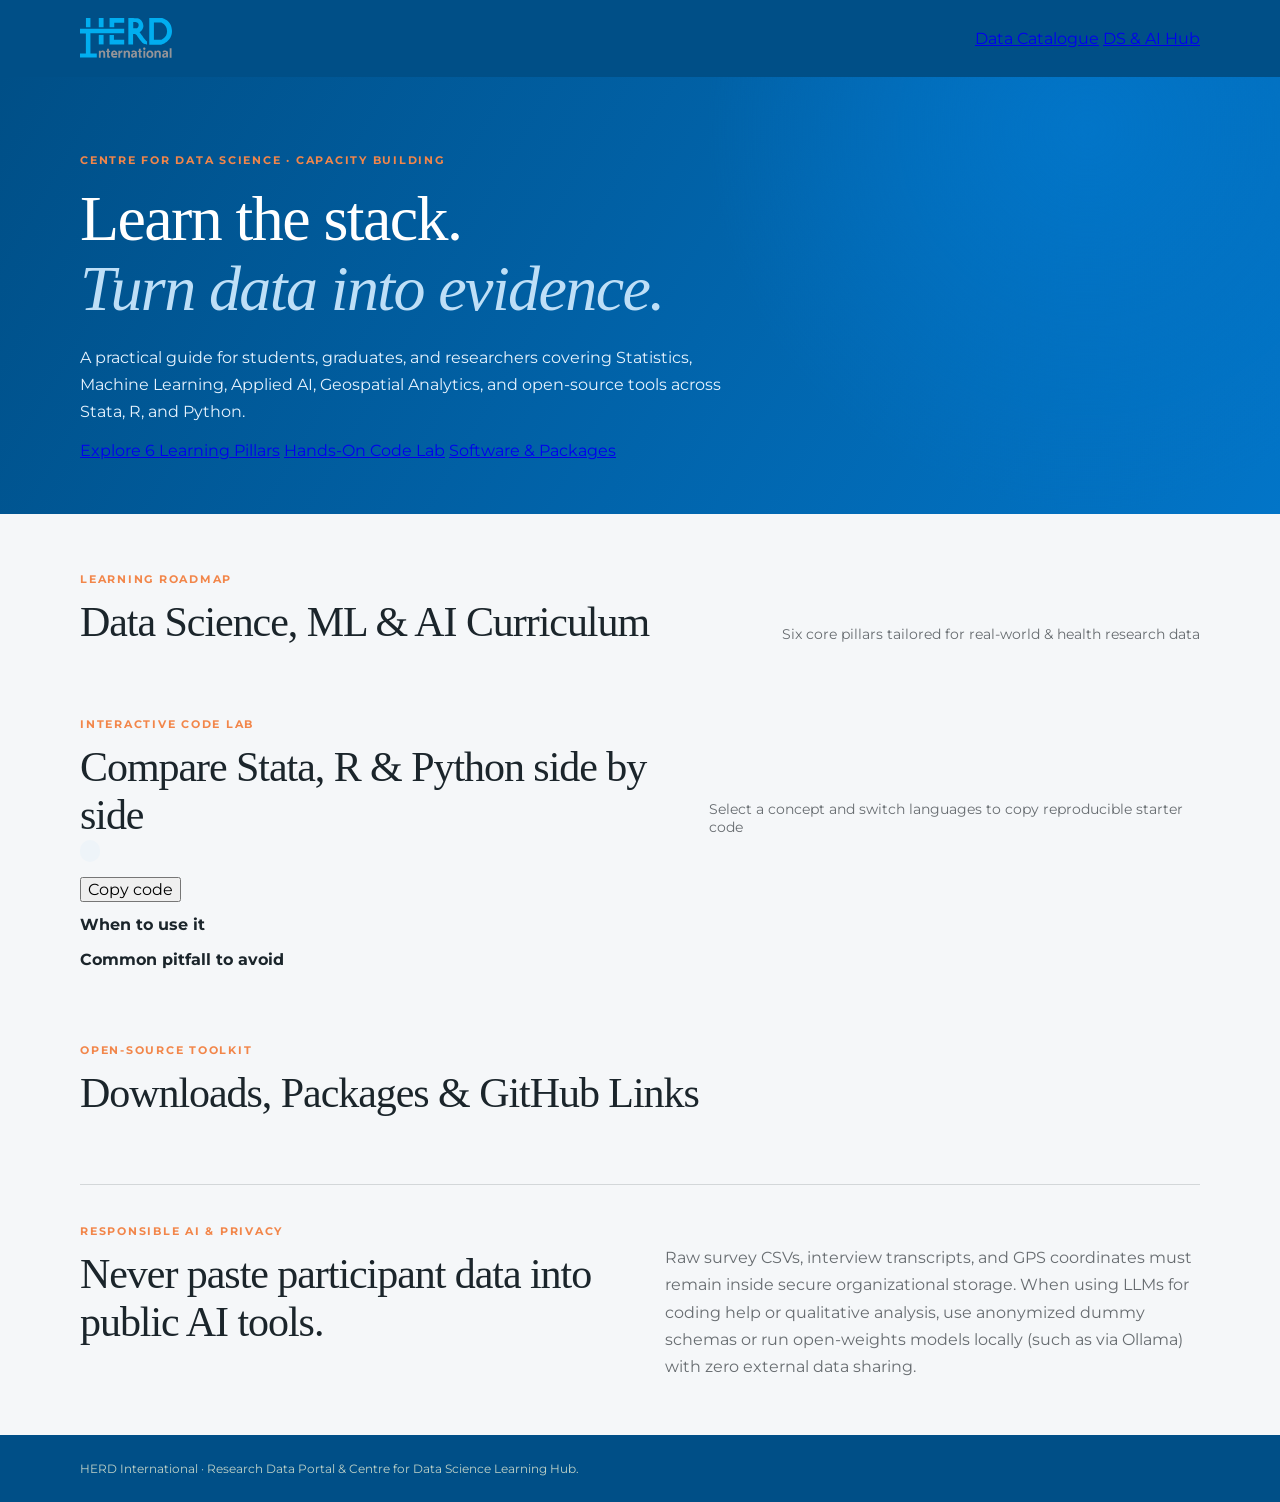
==== learn.html @ 95559fda "Create learn.html" ====
<!doctype html>
<html lang="en">
<head>
  <meta charset="utf-8">
  <meta name="viewport" content="width=device-width, initial-scale=1">
  <meta name="description" content="HERD Centre for Data Science learning hub: Data Science, Machine Learning, AI, GIS, Stata, R, and Python resources.">
  <meta name="robots" content="noindex, nofollow">
  <title>Data Science &amp; AI Hub | HERD International</title>
  <link rel="preconnect" href="https://fonts.googleapis.com">
  <link rel="preconnect" href="https://fonts.gstatic.com" crossorigin>
  <link href="https://fonts.googleapis.com/css2?family=Montserrat:wght@400;500;600;700&family=JetBrains+Mono:wght@400;500&display=swap" rel="stylesheet">
  <link rel="stylesheet" href="./styles.css">
  <script src="./learn-data.js" defer></script>
  <script src="./learn.js" defer></script>
</head>
<body>
  <header class="site-header">
    <div class="wrap header-row">
      <div class="brand">
        <a href="./index.html" class="brand-home" aria-label="HERD Research Data Catalogue home">
          <img class="brand-logo" src="./logo.svg" alt="HERD International logo" width="120">
        </a>
      </div>
      <nav class="site-nav" aria-label="Primary navigation">
        <a class="nav-link" href="./index.html">Data Catalogue</a>
        <a class="nav-link active" href="./learn.html">DS &amp; AI Hub</a>
      </nav>
    </div>
  </header>

  <main>
    <section class="hero">
      <div class="wrap">
        <span class="kicker">Centre for Data Science · Capacity Building</span>
        <h1>Learn the stack.<br><em>Turn data into evidence.</em></h1>
        <p>A practical guide for students, graduates, and researchers covering Statistics, Machine Learning, Applied AI, Geospatial Analytics, and open-source tools across Stata, R, and Python.</p>
        <div class="hero-actions">
          <a class="hero-btn primary" href="#curriculum">Explore 6 Learning Pillars</a>
          <a class="hero-btn" href="#codelab">Hands-On Code Lab</a>
          <a class="hero-btn" href="#toolkit">Software &amp; Packages</a>
        </div>
      </div>
    </section>

    <section id="curriculum" class="catalogue wrap" aria-labelledby="curriculum-title">
      <div class="section-heading">
        <div>
          <span class="kicker dark">LEARNING ROADMAP</span>
          <h2 id="curriculum-title">Data Science, ML &amp; AI Curriculum</h2>
        </div>
        <p>Six core pillars tailored for real-world &amp; health research data</p>
      </div>
      <div id="pillar-grid" class="pillar-grid"></div>
    </section>

    <section id="codelab" class="wrap codelab-section" aria-labelledby="codelab-title">
      <div class="section-heading">
        <div>
          <span class="kicker dark">INTERACTIVE CODE LAB</span>
          <h2 id="codelab-title">Compare Stata, R &amp; Python side by side</h2>
        </div>
        <p>Select a concept and switch languages to copy reproducible starter code</p>
      </div>

      <div id="lab-topics" class="lab-topics" role="tablist" aria-label="Code Lab topics"></div>

      <article class="lab-card">
        <div class="lab-header">
          <div>
            <span id="lab-badge" class="theme-chip"></span>
            <h3 id="lab-heading"></h3>
            <p id="lab-summary" class="project-desc"></p>
          </div>
          <div id="lab-langs" class="lang-tabs" role="tablist" aria-label="Programming language"></div>
        </div>

        <div class="code-shell">
          <div class="code-bar">
            <span id="code-filename" class="code-filename"></span>
            <button id="copy-code-btn" class="copy-btn" type="button">Copy code</button>
          </div>
          <pre class="code-block"><code id="lab-code"></code></pre>
        </div>

        <div class="lab-notes">
          <div>
            <strong>When to use it</strong>
            <p id="lab-when"></p>
          </div>
          <div>
            <strong>Common pitfall to avoid</strong>
            <p id="lab-pitfall"></p>
          </div>
        </div>
      </article>
    </section>

    <section id="toolkit" class="catalogue wrap" aria-labelledby="toolkit-title">
      <div class="section-heading">
        <div>
          <span class="kicker dark">OPEN-SOURCE TOOLKIT</span>
          <h2 id="toolkit-title">Downloads, Packages &amp; GitHub Links</h2>
        </div>
        <p id="tool-count"></p>
      </div>

      <div id="tool-filters" class="tags tool-filters" role="group" aria-label="Filter tools by category"></div>
      <div id="tool-grid" class="tool-grid"></div>
    </section>

    <section class="access-note wrap" aria-labelledby="ethics-title">
      <div>
        <span class="kicker dark">RESPONSIBLE AI &amp; PRIVACY</span>
        <h2 id="ethics-title">Never paste participant data into public AI tools.</h2>
      </div>
      <p>Raw survey CSVs, interview transcripts, and GPS coordinates must remain inside secure organizational storage. When using LLMs for coding help or qualitative analysis, use anonymized dummy schemas or run open-weights models locally (such as via Ollama) with zero external data sharing.</p>
    </section>
  </main>

  <footer class="site-footer">
    <div class="wrap">HERD International · Research Data Portal &amp; Centre for Data Science Learning Hub.</div>
  </footer>
</body>
</html>
---- styles.css ----
:root {
  color-scheme: light;
  --ink: #1b252b;
  --muted: #676c70;
  --pine: #0275c8;
  --pine-dark: #004f87;
  --mint: #bedff7;
  --cream: #f5f7f9;
  --line: #d3d7d9;
  --white: #fff;
  --accent: #f2864a;
  font-family: Montserrat, "Segoe UI", system-ui, -apple-system, sans-serif;
}

* {
  box-sizing: border-box;
}

body {
  margin: 0;
  background: var(--cream);
  color: var(--ink);
}

button,
input,
select {
  font: inherit;
}

.wrap {
  width: min(1120px, calc(100% - 40px));
  margin-inline: auto;
}

.site-header {
  background: var(--pine-dark);
  color: var(--white);
  border-bottom: 1px solid #004f87;
}

.header-row {
  display: flex;
  align-items: center;
  justify-content: space-between;
  min-height: 76px;
  gap: 24px;
}

.brand {
  display: flex;
  align-items: center;
  gap: 12px;
  font-size: 17px;
  letter-spacing: 0.01em;
}

.brand strong {
  font-weight: 700;
}

.brand-logo {
  height: 40px;
  width: auto;
  display: block;
}

.eyebrow,
.kicker {
  text-transform: uppercase;
  letter-spacing: 0.16em;
  font-size: 11px;
  font-weight: 700;
}

.eyebrow {
  color: #bedff7;
}

.hero {
  background: radial-gradient(circle at 85% 12%, #0275c8 0, transparent 33%),
    linear-gradient(120deg, #004f87, #0275c8);
  color: var(--white);
  padding: 72px 0 54px;
}

.kicker {
  color: var(--accent);
}

h1,
h2,
h3,
p {
  margin-top: 0;
}

h1,
h2 {
  font-family: Georgia, "Times New Roman", serif;
  letter-spacing: -0.025em;
}

h1 {
  font-size: clamp(36px, 5vw, 64px);
  line-height: 1.09;
  font-weight: 500;
  margin: 16px 0 20px;
}

h1 em {
  color: var(--mint);
  font-weight: 400;
}

.hero p {
  max-width: 650px;
  color: #e6f3fe;
  line-height: 1.7;
}

.review-notice {
  margin: 28px 0 0;
  padding: 15px 18px;
  border: 1px solid #e4b663;
  border-radius: 10px;
  background: #fff5da;
  color: #493a1c;
  max-width: 830px;
  line-height: 1.55;
}

.stats {
  display: flex;
  flex-wrap: wrap;
  gap: 16px;
  margin-top: 38px;
}

.stats div {
  min-width: 155px;
  border-top: 1px solid #89c5ef;
  padding: 14px 18px 0 0;
  display: flex;
  flex-direction: column;
  gap: 4px;
}

.stats strong {
  font-size: 28px;
  font-weight: 600;
}

.stats span {
  font-size: 12px;
  color: #bedff7;
}

.about {
  display: grid;
  grid-template-columns: 1.4fr 1fr;
  gap: 50px;
  padding-top: 52px;
  padding-bottom: 12px;
}

.about h2 {
  font-size: clamp(26px, 3vw, 38px);
  line-height: 1.2;
  font-weight: 500;
  margin: 12px 0;
}

.about-text {
  color: var(--muted);
  line-height: 1.7;
  margin: 0 0 22px;
  max-width: 640px;
}

.link-row {
  display: flex;
  flex-wrap: wrap;
  gap: 10px;
}

.btn-link {
  display: inline-block;
  background: #fff;
  border: 1px solid var(--line);
  border-radius: 999px;
  padding: 9px 16px;
  font-size: 13px;
  text-decoration: none;
  color: var(--ink);
  font-weight: 600;
}

.btn-link:hover {
  border-color: var(--pine);
  color: var(--pine);
}

.theme-areas h3 {
  font-family: Georgia, serif;
  font-size: 22px;
  font-weight: 500;
  margin: 12px 0 14px;
}

.theme-hint {
  font-size: 12px;
  color: var(--muted);
  margin: -6px 0 14px;
}

.tags {
  display: flex;
  flex-wrap: wrap;
  gap: 8px;
}

.tag {
  background: #fff;
  border: 1px solid var(--line);
  border-radius: 999px;
  padding: 7px 13px;
  font-size: 12px;
  font-weight: 600;
  color: var(--muted);
}

button.tag {
  cursor: pointer;
  font-family: inherit;
  transition: all 0.2s ease;
}

button.tag:hover {
  border-color: var(--pine);
  color: var(--pine);
}

button.tag.active {
  background: var(--pine);
  border-color: var(--pine);
  color: #fff;
}

.catalogue {
  padding-top: 54px;
  padding-bottom: 66px;
}

.section-heading {
  display: flex;
  align-items: end;
  justify-content: space-between;
  gap: 16px;
}

.section-heading h2,
.access-note h2 {
  font-size: clamp(29px, 3.3vw, 42px);
  line-height: 1.14;
  font-weight: 500;
  margin: 12px 0 0;
}

.section-heading p {
  margin: 0 0 4px;
  color: var(--muted);
  font-size: 14px;
}

.kicker.dark {
  color: #f2864a;
}

.filters {
  display: grid;
  grid-template-columns: minmax(220px, 2.1fr) minmax(140px, 0.8fr) minmax(180px, 1fr);
  gap: 9px 18px;
  align-items: end;
  background: var(--white);
  padding: 22px;
  border: 1px solid var(--line);
  border-radius: 14px;
  margin: 26px 0;
}

.filters > label:not(.check) {
  font-size: 12px;
  font-weight: 700;
  color: var(--muted);
  grid-row: 1;
}

.filters > label:first-child {
  grid-column: 1;
}

.filters > label[for="year"] {
  grid-column: 2;
}

.filters > label[for="type"] {
  grid-column: 3;
}

.filters input[type="search"],
.filters select {
  grid-row: 2;
  height: 44px;
  border: 1px solid #d3d7d9;
  border-radius: 8px;
  background: #fff;
  color: var(--ink);
  padding: 0 12px;
  min-width: 0;
  width: 100%;
}

.filters input[type="search"] {
  grid-column: 1;
}

.filters select#year {
  grid-column: 2;
}

.filters select#type {
  grid-column: 3;
}

.filters .check {
  grid-row: 3;
  grid-column: 1 / -1;
  display: flex;
  align-items: center;
  gap: 8px;
  font-size: 12px;
  color: var(--muted);
  padding-top: 4px;
}

.filters .check input {
  accent-color: var(--pine);
  width: 17px;
  height: 17px;
  flex: none;
}

.project-grid {
  display: grid;
  grid-template-columns: repeat(2, minmax(0, 1fr));
  gap: 18px;
}

.project-card {
  background: #fff;
  border: 1px solid var(--line);
  border-radius: 14px;
  box-shadow: 0 3px 14px #0275c808;
  padding: 24px;
  min-width: 0;
}

.card-top {
  display: flex;
  justify-content: space-between;
  align-items: start;
  gap: 15px;
}

.year-pill {
  display: inline-block;
  background: #e6f3fe;
  color: #0275c8;
  font-weight: 700;
  font-size: 12px;
  letter-spacing: 0.04em;
  padding: 6px 10px;
  border-radius: 100px;
}

.file-total {
  font-size: 12px;
  color: var(--muted);
  white-space: nowrap;
  padding-top: 5px;
}

.theme-chips {
  display: flex;
  gap: 6px;
  flex-wrap: wrap;
  margin: 12px 0 0;
}

.theme-chip {
  background: #eef4f9;
  color: #004f87;
  border-radius: 100px;
  padding: 4px 10px;
  font-size: 11px;
  font-weight: 700;
  letter-spacing: 0.02em;
}

.project-card h3 {
  font-family: Georgia, serif;
  font-size: 24px;
  line-height: 1.2;
  margin: 16px 0 5px;
  font-weight: 500;
  overflow-wrap: anywhere;
}

.folder-label {
  font-size: 12px;
  color: var(--muted);
  margin: 0 0 18px;
}

.project-desc {
  font-size: 14px;
  color: var(--muted);
  line-height: 1.65;
  margin: 0 0 16px;
}

.resource-line {
  font-size: 13px;
  color: var(--ink);
  line-height: 1.5;
  min-height: 40px;
}

.resource-line.muted {
  color: var(--muted);
}

.type-list {
  display: flex;
  gap: 7px;
  flex-wrap: wrap;
  margin: 15px 0 0;
}

.type-tag {
  background: #eff2f5;
  border: 1px solid #d3d7d9;
  border-radius: 6px;
  color: #1b252b;
  font-size: 11px;
  font-weight: 700;
  padding: 5px 7px;
}

.contents {
  display: flex;
  flex-wrap: wrap;
  gap: 6px;
  align-items: center;
  margin: 16px 0 4px;
}

.contents-label {
  font-size: 11px;
  font-weight: 700;
  letter-spacing: 0.08em;
  text-transform: uppercase;
  color: var(--muted);
  margin-right: 2px;
}

.contents-chip {
  background: #f2f6f9;
  border: 1px solid var(--line);
  border-radius: 6px;
  padding: 5px 9px;
  font-size: 11.5px;
  font-weight: 600;
  color: #31505c;
}

.contents-chip.muted {
  background: #fafbfc;
  color: #8b979c;
  font-weight: 500;
}

.access-badges {
  display: flex;
  gap: 8px;
  flex-wrap: wrap;
  margin-top: 14px;
}

.badge {
  display: inline-flex;
  align-items: center;
  gap: 7px;
  font-size: 11px;
  font-weight: 700;
  border-radius: 100px;
  padding: 6px 12px;
  border: 1px solid transparent;
}

.badge::before {
  content: "";
  width: 7px;
  height: 7px;
  border-radius: 50%;
  background: currentColor;
  flex: none;
}

.badge.public {
  background: #e6f3fe;
  color: #004f87;
  border-color: #bedff7;
}

.badge.request {
  background: #fcf3ed;
  color: #872f00;
  border-color: #ffd8bd;
}

.card-foot {
  border-top: 1px solid var(--line);
  padding-top: 15px;
  margin-top: 18px;
  display: flex;
  align-items: center;
  justify-content: space-between;
  gap: 8px;
  color: #f2864a;
  font-size: 12px;
}

.card-foot span {
  line-height: 1.4;
}

.card-foot details {
  max-width: 100%;
}

.card-foot summary {
  cursor: pointer;
  color: #0275c8;
  font-weight: 700;
  white-space: nowrap;
}

.file-list {
  list-style: none;
  padding: 6px 0 0;
  margin: 0;
  max-height: 260px;
  overflow: auto;
}

.file-list li {
  border-top: 1px solid var(--line);
  padding: 10px 0;
  font-size: 12px;
  overflow-wrap: anywhere;
}

.file-list strong {
  display: block;
  font-weight: 600;
}

.file-list small {
  color: var(--muted);
  display: block;
  margin-top: 4px;
}

.file-section {
  margin-top: 20px;
  border-top: 1px solid var(--line);
  padding-top: 14px;
}

.file-section summary {
  color: #0275c8;
  cursor: pointer;
  font-weight: 700;
  font-size: 13px;
}

.structure-open > summary {
  color: var(--muted);
  text-transform: uppercase;
  letter-spacing: 0.1em;
  font-size: 11px;
}

/* Direct child '>' prevents resetting padding-left on nested subfolder trees */
.structure-open > .tree {
  max-height: 360px;
  overflow: auto;
  padding: 2px 4px 2px 0;
}

.tree,
.tree ul {
  list-style: none;
  margin: 12px 0 0;
  padding-left: 0;
}

.tree ul {
  margin-top: 6px;
  padding-left: 18px;
  border-left: 1px solid var(--line);
}

.tree li {
  margin: 6px 0;
}

.tree-num {
  display: inline-block;
  min-width: 18px;
  color: #9aa7ad;
  font-weight: 700;
  font-size: 12px;
}

.tree-label {
  font-size: 13px;
  color: var(--ink);
  font-weight: 600;
}

/* Level 2 subfolder labels */
.tree li ul .tree-label {
  font-size: 12.5px;
  font-weight: 600;
  color: var(--muted);
}

.tree-file-item {
  display: flex;
  align-items: center;
  gap: 8px;
  flex-wrap: wrap;
}

.tree-file-name {
  font-size: 12.5px;
  color: #31505c;
}

.tree-file-type {
  font-size: 10px;
  font-weight: 700;
  color: #8b979c;
  background: #f2f6f9;
  border-radius: 4px;
  padding: 2px 6px;
}

.tree-file-link {
  font-size: 11.5px;
  font-weight: 700;
  color: var(--pine);
  text-decoration: none;
  border-bottom: 1px solid #bedff7;
}

.tree-file-link:hover {
  border-bottom-color: var(--pine);
}

.tree-count {
  font-size: 11px;
  color: var(--muted);
  background: #f2f6f9;
  border-radius: 100px;
  padding: 2px 8px;
  margin-left: 8px;
  white-space: nowrap;
}

.empty-state {
  text-align: center;
  background: #fff;
  border: 1px dashed #d3d7d9;
  padding: 45px 20px;
  border-radius: 12px;
}

.empty-state p {
  color: var(--muted);
}

.faq {
  display: grid;
  grid-template-columns: 1fr 1.6fr;
  gap: 50px;
  padding-top: 45px;
  padding-bottom: 10px;
}

.faq h2 {
  font-size: clamp(26px, 3vw, 36px);
  font-weight: 500;
  margin: 12px 0 0;
}

.faq-list details {
  background: #fff;
  border: 1px solid var(--line);
  border-radius: 12px;
  padding: 15px 18px;
  margin-bottom: 10px;
}

.faq-list summary {
  cursor: pointer;
  font-weight: 700;
  font-size: 14px;
  color: var(--ink);
}

.faq-list p {
  margin: 12px 0 0;
  color: var(--muted);
  font-size: 14px;
  line-height: 1.65;
}

.faq-list a {
  color: var(--pine);
}

.access-note {
  display: grid;
  grid-template-columns: 1fr 1fr;
  gap: 50px;
  border-top: 1px solid var(--line);
  padding-top: 35px;
  padding-bottom: 55px;
}

.access-note p {
  color: var(--muted);
  line-height: 1.7;
  margin: 24px 0 0;
}

.site-footer {
  background: var(--pine-dark);
  color: #bfd2c7;
  padding: 26px 0;
  font-size: 12px;
}

@media (max-width: 720px) {
  .header-row {
    min-height: 68px;
  }

  .eyebrow {
    display: none;
  }

  .hero {
    padding: 50px 0 42px;
  }

  .filters {
    grid-template-columns: 1fr;
    gap: 8px;
  }

  .filters > label:first-child,
  .filters > label[for="year"],
  .filters > label[for="type"],
  .filters input[type="search"],
  .filters select#year,
  .filters select#type,
  .filters .check {
    grid-column: 1;
    grid-row: auto;
  }

  .project-grid,
  .access-note,
  .about,
  .faq {
    grid-template-columns: 1fr;
  }

  .access-note,
  .faq {
    gap: 0;
  }

  .access-note p {
    margin-top: 16px;
  }

  .section-heading {
    align-items: start;
    flex-direction: column;
  }
}
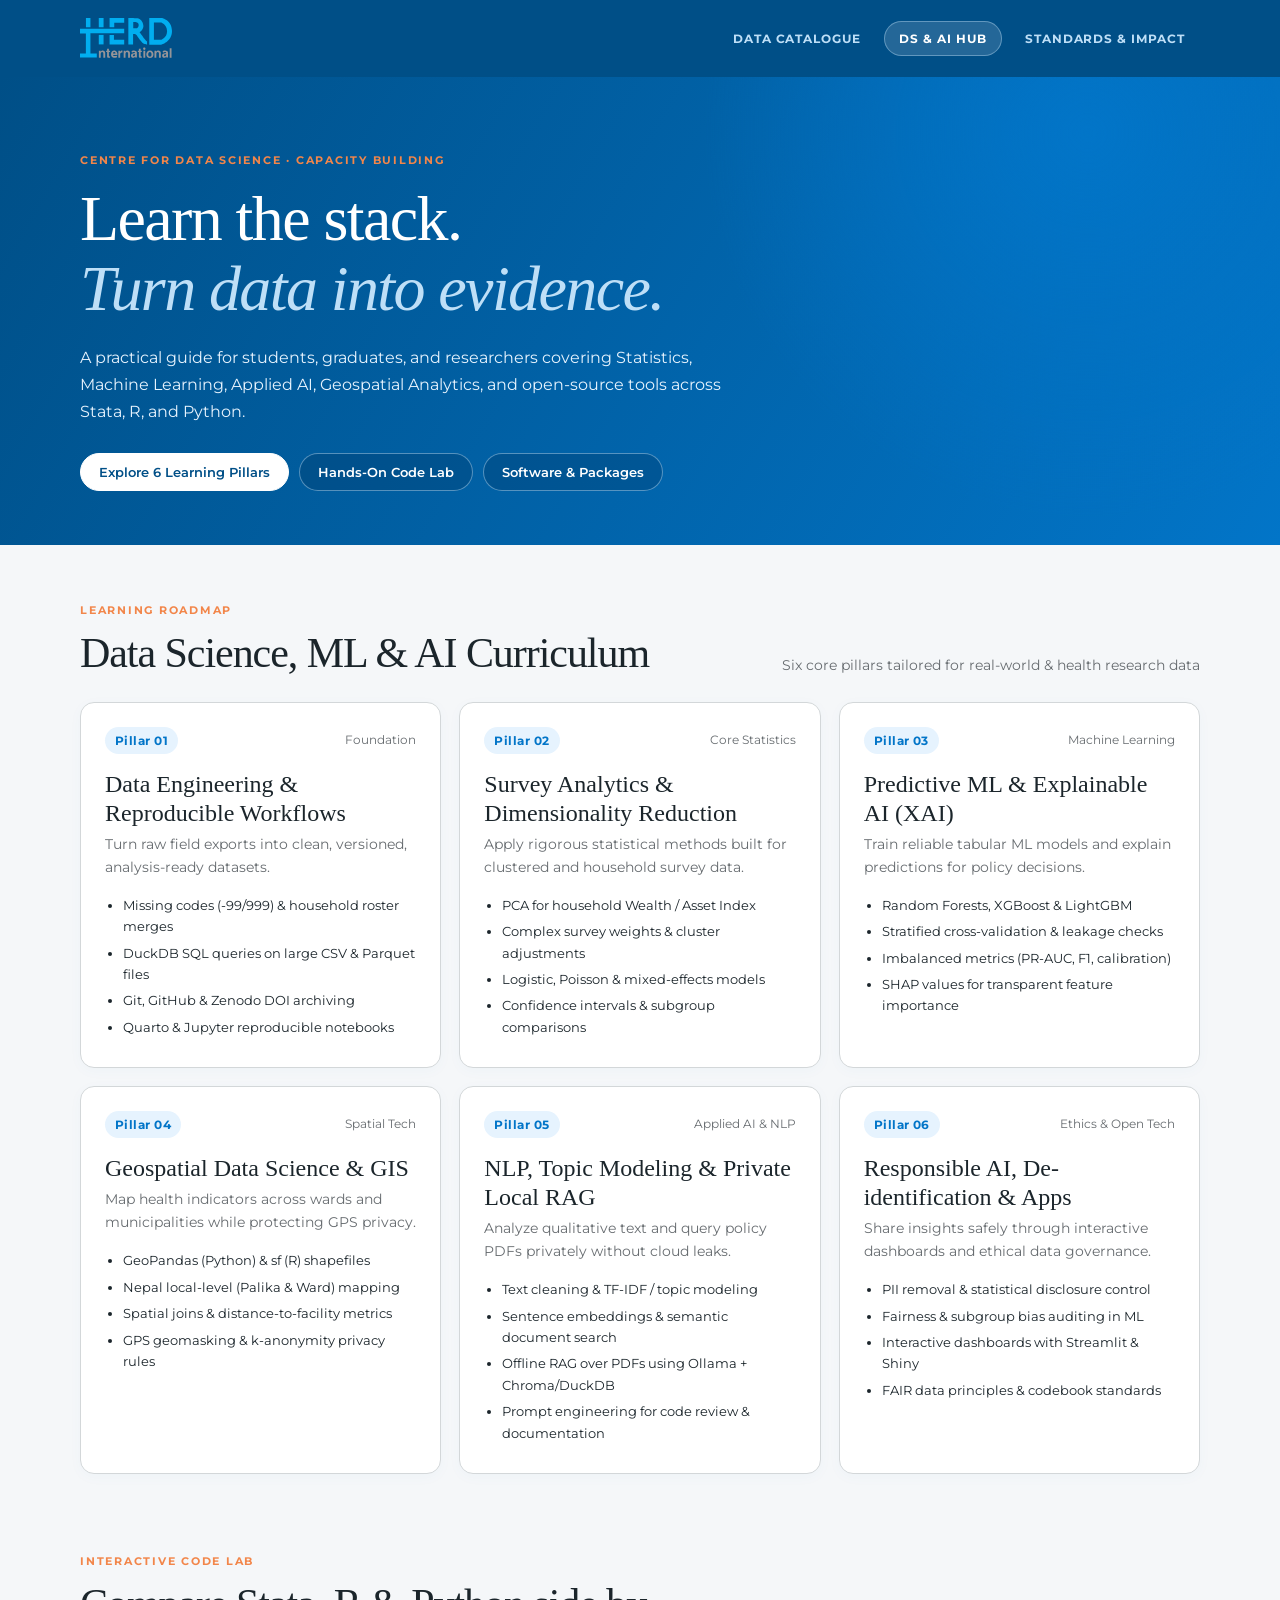
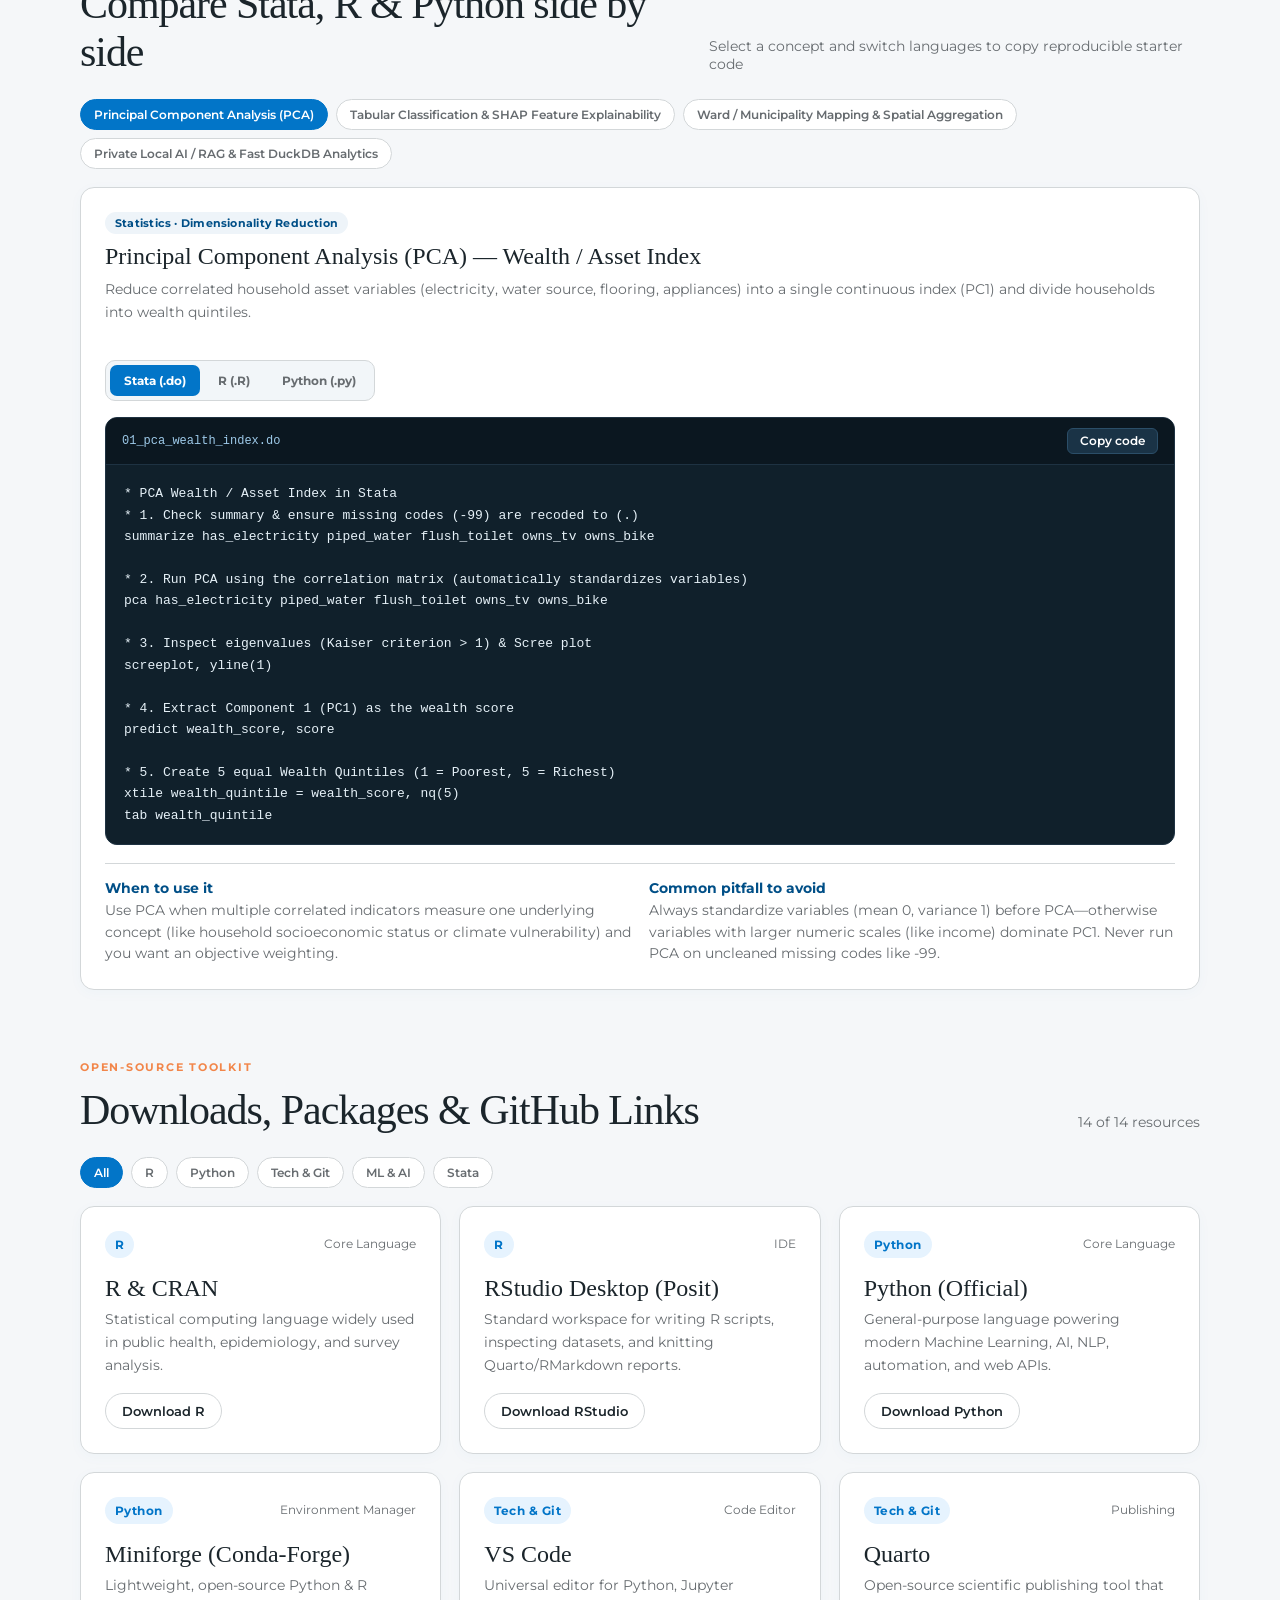
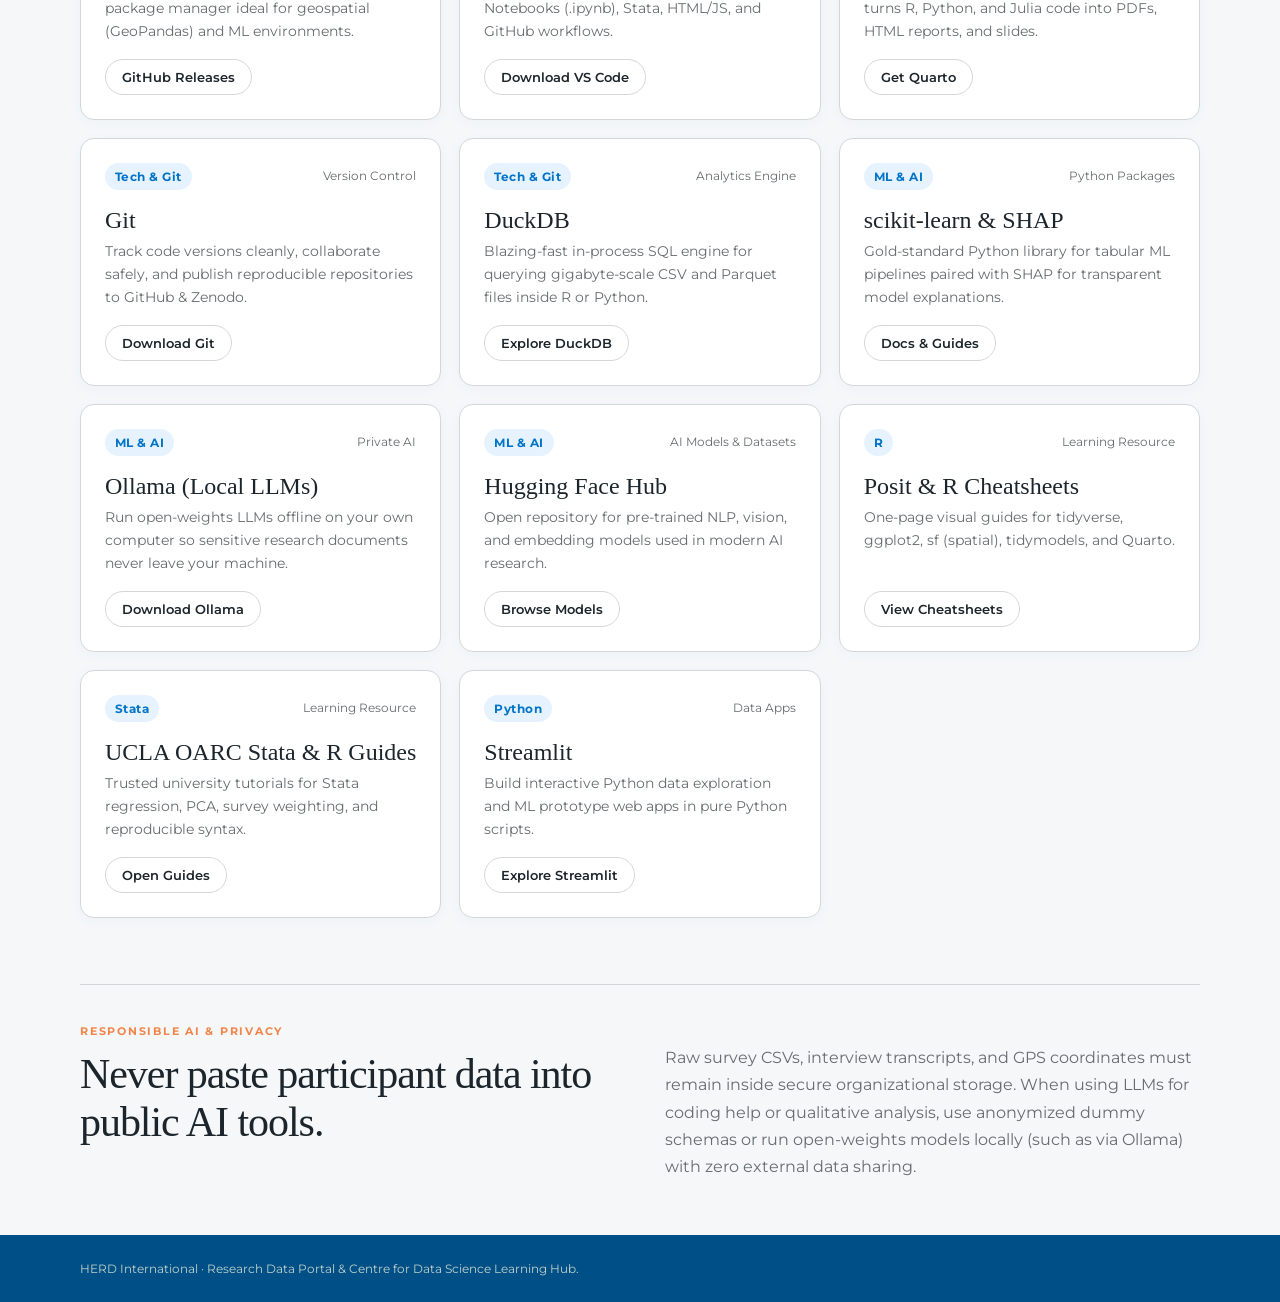
==== commit be57c632: "Update learn.html" ====
--- a/learn.html
+++ b/learn.html
@@ -21,9 +21,10 @@
           <img class="brand-logo" src="./logo.svg" alt="HERD International logo" width="120">
         </a>
       </div>
-      <nav class="site-nav" aria-label="Primary navigation">
+     <nav class="site-nav" aria-label="Primary navigation">
         <a class="nav-link" href="./index.html">Data Catalogue</a>
         <a class="nav-link active" href="./learn.html">DS &amp; AI Hub</a>
+        <a class="nav-link" href="./standards.html">Standards &amp; Impact</a>
       </nav>
     </div>
   </header>
--- a/styles.css
+++ b/styles.css
@@ -815,3 +815,253 @@
     flex-direction: column;
   }
 }
+
+/* --- Header Navigation & DS/AI Hub Page --- */
+.brand-home {
+  display: inline-flex;
+  align-items: center;
+}
+
+.site-nav {
+  display: flex;
+  align-items: center;
+  gap: 8px;
+  flex-wrap: wrap;
+}
+
+.nav-link {
+  color: #bedff7;
+  text-decoration: none;
+  font-size: 12px;
+  font-weight: 700;
+  text-transform: uppercase;
+  letter-spacing: 0.08em;
+  padding: 9px 14px;
+  border-radius: 999px;
+  border: 1px solid transparent;
+  transition: all 0.2s ease;
+}
+
+.nav-link:hover {
+  color: var(--white);
+  border-color: rgba(190, 223, 247, 0.35);
+}
+
+.nav-link.active {
+  background: rgba(255, 255, 255, 0.14);
+  color: var(--white);
+  border-color: rgba(190, 223, 247, 0.4);
+}
+
+.hero-actions {
+  display: flex;
+  flex-wrap: wrap;
+  gap: 10px;
+  margin-top: 28px;
+}
+
+.hero-btn {
+  display: inline-block;
+  text-decoration: none;
+  font-size: 13px;
+  font-weight: 600;
+  padding: 10px 18px;
+  border-radius: 999px;
+  border: 1px solid rgba(190, 223, 247, 0.45);
+  color: var(--white);
+  background: rgba(0, 47, 84, 0.25);
+}
+
+.hero-btn.primary {
+  background: var(--white);
+  color: var(--pine-dark);
+  border-color: var(--white);
+}
+
+.pillar-grid {
+  display: grid;
+  grid-template-columns: repeat(3, minmax(0, 1fr));
+  gap: 18px;
+  margin-top: 24px;
+}
+
+.pillar-topics {
+  margin: 0;
+  padding-left: 18px;
+  color: var(--ink);
+  font-size: 13px;
+  line-height: 1.65;
+}
+
+.pillar-topics li {
+  margin: 5px 0;
+}
+
+.codelab-section {
+  padding-top: 10px;
+  padding-bottom: 12px;
+}
+
+.lab-topics {
+  display: flex;
+  flex-wrap: wrap;
+  gap: 8px;
+  margin: 22px 0 18px;
+}
+
+.lab-card {
+  background: var(--white);
+  border: 1px solid var(--line);
+  border-radius: 14px;
+  padding: 24px;
+  box-shadow: 0 3px 14px #0275c808;
+}
+
+.lab-header {
+  display: flex;
+  justify-content: space-between;
+  align-items: flex-start;
+  gap: 20px;
+  flex-wrap: wrap;
+}
+
+.lab-header h3 {
+  font-family: Georgia, serif;
+  font-size: 24px;
+  font-weight: 500;
+  margin: 12px 0 8px;
+}
+
+.lang-tabs {
+  display: inline-flex;
+  background: #f2f6f9;
+  border: 1px solid var(--line);
+  border-radius: 10px;
+  padding: 4px;
+  gap: 4px;
+}
+
+.lang-tab {
+  border: 0;
+  background: transparent;
+  color: var(--muted);
+  font-size: 12px;
+  font-weight: 700;
+  padding: 8px 14px;
+  border-radius: 7px;
+  cursor: pointer;
+}
+
+.lang-tab.active {
+  background: var(--pine);
+  color: var(--white);
+}
+
+.code-shell {
+  margin-top: 16px;
+  border-radius: 12px;
+  overflow: hidden;
+  border: 1px solid #1e3242;
+  background: #10202b;
+}
+
+.code-bar {
+  display: flex;
+  justify-content: space-between;
+  align-items: center;
+  padding: 10px 16px;
+  background: #0b1720;
+  border-bottom: 1px solid #1e3242;
+}
+
+.code-filename {
+  font-family: "JetBrains Mono", Consolas, monospace;
+  font-size: 12px;
+  color: #9ecae9;
+}
+
+.copy-btn {
+  background: #1a3346;
+  color: var(--white);
+  border: 1px solid #2b4e68;
+  border-radius: 6px;
+  padding: 5px 12px;
+  font-size: 11.5px;
+  font-weight: 600;
+  cursor: pointer;
+}
+
+.copy-btn:hover {
+  background: var(--pine);
+  border-color: var(--pine);
+}
+
+.code-block {
+  margin: 0;
+  padding: 18px;
+  overflow-x: auto;
+  font-family: "JetBrains Mono", Consolas, monospace;
+  font-size: 13px;
+  line-height: 1.65;
+  color: #e6f1f8;
+}
+
+.lab-notes {
+  display: grid;
+  grid-template-columns: repeat(2, minmax(0, 1fr));
+  gap: 18px;
+  margin-top: 18px;
+  padding-top: 16px;
+  border-top: 1px solid var(--line);
+  font-size: 13.5px;
+}
+
+.lab-notes strong {
+  display: block;
+  color: var(--pine-dark);
+  margin-bottom: 4px;
+}
+
+.lab-notes p {
+  margin: 0;
+  color: var(--muted);
+  line-height: 1.6;
+}
+
+.tool-filters {
+  margin: 22px 0 18px;
+}
+
+.tool-grid {
+  display: grid;
+  grid-template-columns: repeat(3, minmax(0, 1fr));
+  gap: 18px;
+}
+
+.tool-card {
+  display: flex;
+  flex-direction: column;
+}
+
+.tool-card .project-desc {
+  flex: 1;
+}
+
+.tool-link {
+  align-self: flex-start;
+}
+
+@media (max-width: 960px) {
+  .pillar-grid,
+  .tool-grid {
+    grid-template-columns: repeat(2, minmax(0, 1fr));
+  }
+}
+
+@media (max-width: 720px) {
+  .pillar-grid,
+  .tool-grid,
+  .lab-notes {
+    grid-template-columns: 1fr;
+  }
+}
